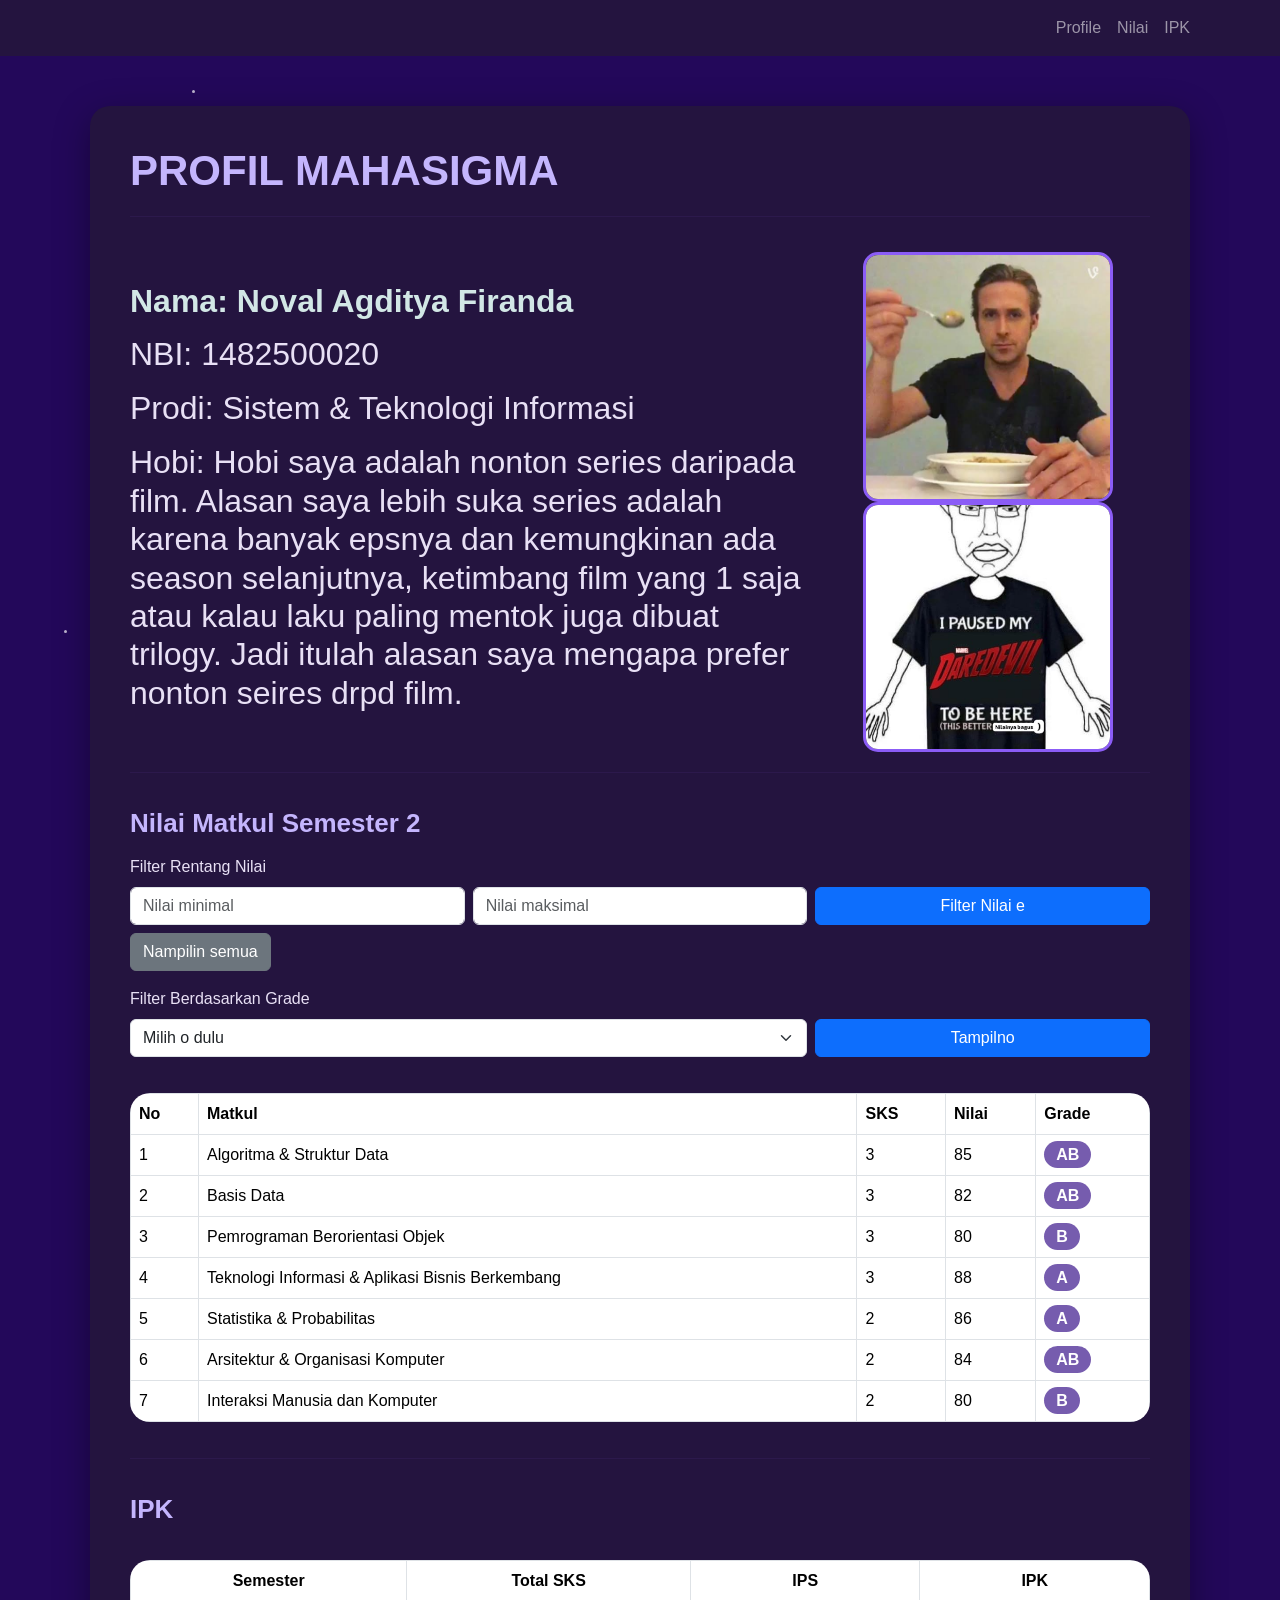
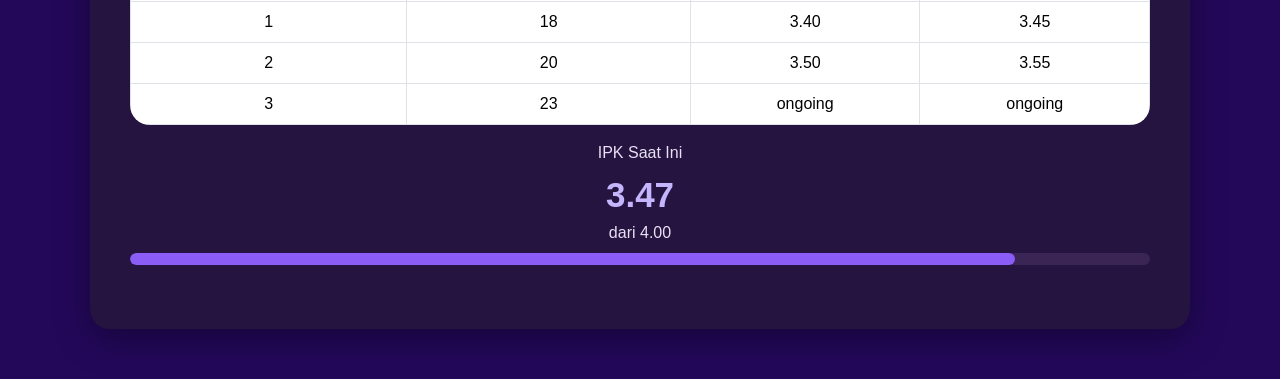
==== index.html @ a96828f2 "Fix GitHub Pages structure" ====
<!DOCTYPE html>
<html lang="id">

<head>

    <meta charset="UTF-8">

    <meta name="viewport" content="width=device-width, initial-scale=1.0">

    <title>Ini Halaman Web</title>

    <link href="https://cdn.jsdelivr.net/npm/bootstrap@5.3.3/dist/css/bootstrap.min.css" rel="stylesheet">

    <link rel="stylesheet" href="style.css">

</head>

<body>

    <div class="stars">
        <span class="star star-1"></span>
        <span class="star star-2"></span>
        <span class="star star-3"></span>
        <span class="star star-4"></span>
        <span class="star star-5"></span>
        <span class="star star-6"></span>
        <span class="star star-7"></span>
        <span class="star star-8"></span>
        <span class="star star-9"></span>
        <span class="star star-10"></span>
        <span class="star star-11"></span>
        <span class="star star-12"></span>
        <span class="star star-13"></span>
        <span class="star star-14"></span>
    </div>

    <nav class="navbar navbar-expand-lg navbar-dark">

        <div class="container">

            <button class="navbar-toggler" type="button" data-bs-toggle="collapse" data-bs-target="#navbarMenu">

                <span class="navbar-toggler-icon"></span>

            </button>

            <div class="collapse navbar-collapse" id="navbarMenu">

                <ul class="navbar-nav ms-auto">

                    <li class="nav-item">
                        <a class="nav-link" href="#profile">
                            Profile
                        </a>
                    </li>

                    <li class="nav-item">
                        <a class="nav-link" href="#nilai">
                            Nilai
                        </a>
                    </li>

                    <li class="nav-item">
                        <a class="nav-link" href="#ipk">
                            IPK
                        </a>
                    </li>

                </ul>

            </div>

        </div>

    </nav>

    <div class="container">

        <div class="main-box">

            <section id="profile"></section>

            <h1 class="main-title">
                PROFIL MAHASIGMA
            </h1>

            <hr class="line">

            </section>

            <div class="row align-items-center reveal">

                <div class="col-md-8">

                    <p class="nama">
                        Nama: Noval Agditya Firanda
                    </p>

                    <p class="data-text">
                    <h2>NBI: 1482500020</h2>
                    </p>

                    <p class="data-text">
                    <h2>Prodi: Sistem & Teknologi Informasi</h2>
                    </p>

                    <p class="data-text">
                    <h2>Hobi: Hobi saya adalah nonton series daripada film. Alasan saya lebih suka series adalah karena
                        banyak epsnya
                        dan kemungkinan ada season selanjutnya, ketimbang film yang 1 saja atau kalau laku paling mentok
                        juga dibuat
                        trilogy. Jadi itulah alasan saya mengapa prefer nonton seires drpd film.
                    </h2>
                    </p>

                </div>

                <div class="col-md-4 text-center">

                    <img src="foto1.jpg" alt="Foto Noval" class="foto-profil">

                    <img src="foto2.jpeg" alt="Foto Noval" class="foto-profil">

                </div>

            </div>

            <hr class="line">

            <h2 id="nilai" class="section-title">Nilai Matkul Semester 2</h2>

            <div class="mb-3">
                <label class="form-label">Filter Rentang Nilai</label>

                <div class="row g-2">
                    <div class="col-md-4">
                        <input type="number" id="nilaiMin" class="form-control" placeholder="Nilai minimal">
                    </div>

                    <div class="col-md-4">
                        <input type="number" id="nilaiMax" class="form-control" placeholder="Nilai maksimal">
                    </div>

                    <div class="col-md-4">
                        <button id="btnFilter" class="btn btn-primary w-100">
                            Filter Nilai e
                        </button>
                    </div>
                </div>

                <button id="btnSemua" class="btn btn-secondary mt-2">
                    Nampilin semua
                </button>

                <p id="pesanFilter" class="mt-2"></p>
            </div>

            <div class="mb-3">
                <label class="form-label">Filter Berdasarkan Grade</label>

                <div class="row g-2">
                    <div class="col-md-8">
                        <select id="filterGrade" class="form-select">
                            <option value="">Milih o dulu</option>
                            <option value="A">A</option>
                            <option value="AB">AB</option>
                            <option value="B">B</option>
                        </select>
                    </div>

                    <div class="col-md-4">
                        <button id="btnGrade" class="btn btn-primary w-100">
                            Tampilno
                        </button>
                    </div>
                </div>

                <p id="pesanGrade" class="mt-2"></p>
            </div>

            <div class="table-responsive reveal">

                <table id="tabelNilai" class="table table-bordered table-hover">

                    <thead>

                        <tr>
                            <th>No</th>
                            <th>Matkul</th>
                            <th>SKS</th>
                            <th>Nilai</th>
                            <th>Grade</th>
                        </tr>

                    </thead>

                    <tbody>

                        <tr>
                            <td>1</td>
                            <td>Algritma & Struktur Data</td>
                            <td>3</td>
                            <td>85</td>
                            <td>
                                <span class="grade">AB</span>
                            </td>
                        </tr>

                        <tr>
                            <td>2</td>
                            <td>Basis Data</td>
                            <td>3</td>
                            <td>82</td>
                            <td>
                                <span class="grade">AB</span>
                            </td>
                        </tr>

                        <tr>
                            <td>3</td>
                            <td>Pemrograman Beriontasi Objek</td>
                            <td>3</td>
                            <td>80</td>
                            <td>
                                <span class="grade">B</span>
                            </td>
                        </tr>

                        <tr>
                            <td>4</td>
                            <td>Teknologi Informasi & Apk Bisnis Berkembanng</td>
                            <td>3</td>
                            <td>88</td>
                            <td>
                                <span class="grade">A</span>
                            </td>
                        </tr>

                        <tr>
                            <td>5</td>
                            <td>Stastistika & Probabilitas</td>
                            <td>2</td>
                            <td>86</td>
                            <td>
                                <span class="grade">A</span>
                            </td>
                        </tr>

                        <tr>
                            <td>6</td>
                            <td>Arsitektur & Organisasi Komputer</td>
                            <td>2</td>
                            <td>84</td>
                            <td>
                                <span class="grade">AB</span>
                            </td>
                        </tr>

                        <tr>
                            <td>7</td>
                            <td>Interaksi Manusia dan Komputer</td>
                            <td>2</td>
                            <td>80</td>
                            <td>
                                <span class="grade">B</span>
                            </td>
                        </tr>

                    </tbody>

                </table>

            </div>

            <hr class="line">

            <h2 id="ipk" class="section-title">IPK</h2>

            <div class="table-responsive reveal">

                <table class="table table-bordered table-hover text-center">

                    <thead>

                        <tr>
                            <th>Semester</th>
                            <th>Total SKS</th>
                            <th>IPS</th>
                            <th>IPK</th>
                        </tr>

                    </thead>

                    <tbody>

                        <tr>
                            <td>1</td>
                            <td>18</td>
                            <td>3.40</td>
                            <td>3.45</td>
                        </tr>

                        <tr>
                            <td>2</td>
                            <td>20</td>
                            <td>3.50</td>
                            <td>3.55</td>
                        </tr>

                        <tr>
                            <td>3</td>
                            <td>23</td>
                            <td>ongoing</td>
                            <td>ongoing</td>
                        </tr>

                    </tbody>

                </table>

            </div>

            <div class="text-center mb-4 reveal">
                <p class="mb-1">IPK Saat Ini</p>
                <div class="ipk-number">3.47</div>
                <p class="mb-2">dari 4.00</p>

                <div class="progress">
                    <div class="progress-bar" role="progressbar"></div>
                </div>

            </div>

        </div>

    </div>

    <script src="https://cdn.jsdelivr.net/npm/bootstrap@5.3.3/dist/js/bootstrap.bundle.min.js"></script>

    <script>
        const reveals = document.querySelectorAll('.reveal');

        const observer = new IntersectionObserver((entries) => {
            entries.forEach(entry => {
                if (entry.isIntersecting) {
                    entry.target.classList.add('show');
                }
            });
        }, {
            threshold: 0.15
        });

        reveals.forEach(reveal => {
            observer.observe(reveal);
        });
    </script>

    <script src="script.js" defer></script>

</body>

</html>
---- style.css ----
:root {
    --dark-purple: #23085a;
    --white: #fefafa;
    --white: #dcdce7;
    --white: #f0ecf9;
    --white: #d2e7e6;
    --text: #e8e0f5;
    --purple: #8b5cf6;
    --purple-card: #24143f;
    --light-purple: #c4b5fd;
}

body {
    margin: 0;
    background-color: var(--dark-purple);
    color: var(--text);
    font-family: Arial, sans-serif;
}

.main-box {
    max-width: 1100px;
    margin: 50px auto;
    background-color: var(--purple-card);
    padding: 40px;
    border-radius: 20px;
    box-shadow: 0 10px 35px rgba(0, 0, 0, 0.35);
    position: relative;
    z-index: 1;
}

.main-title {
    color: var(--light-purple);
    font-size: 42px;
    font-weight: bold;
    margin-bottom: 20px;
}

.line {
    border-color: #452973;
    margin: 20px 0 35px;
}

.section-title {
    color: var(--light-purple);
    font-size: 26px;
    font-weight: bold;
    margin-bottom: 15px;
}

.nama {
    color: var(--white);
    font-size: 32px;
    font-weight: bold;
    margin-bottom: 10px;
}

.data-text {
    color: var(--text);
    font-size: 18px;
    margin-bottom: 8px;
}

.foto-profil {
    width: 250px;
    height: 250px;
    object-fit: cover;
    border-radius: 15px;
    border: 3px solid var(--purple);
}

.table {
    margin-top: 20px;
    border-radius: 20px;
    overflow: hidden;
}

.table thead {
    background-color: #6f42c1;
    color: white;
}

.table tbody {
    color: var(--text);
}

.table tbody tr {
    background-color: #927abb;
}

.table tbody tr:hover {
    background-color: #795ea8;
}

.grade {
    color: white;
    background-color: #765cae;
    padding: 5px 12px;
    border-radius: 15px;
    font-weight: bold;
}

.ipk-box {
    background-color: #7054a1;
    padding: 25px;
    border-radius: 15px;
}

.ipk-number {
    color: var(--light-purple);
    font-size: 35px;
    font-weight: bold;
}

@media (max-width: 768px) {

    .main-box {
        margin: 20px;
        padding: 25px;
    }

    .main-title {
        font-size: 32px;
    }

    .nama {
        font-size: 27px;
    }

    .foto-profil {
        width: 200px;
        height: 240px;
        margin-top: 25px;
    }

}

.progress {
    height: 12px;
    background-color: #3a2555;
    border-radius: 20px;
}

.progress-bar {
    background-color: var(--purple);
    border-radius: 20px;
    width: 86.75%;
}

.reveal {
    opacity: 0;
    transform: translateY(50px);
    transition: all 0.8s ease;
}

.reveal.show {
    opacity: 1;
    transform: translateY(0);
}

.stars {
    position: fixed;
    top: 0;
    left: 0;
    width: 100%;
    height: 100%;
    pointer-events: none;
    z-index: 0;
    overflow: hidden;
}

.star {
    position: absolute;
    width: 3px;
    height: 3px;
    background: white;
    border-radius: 50%;
    opacity: 0.7;
    animation: twinkle 3s infinite ease-in-out,
        floatStar 8s infinite ease-in-out;
}

@keyframes twinkle {

    0%,
    100% {
        opacity: 0.2;
        transform: scale(1);
    }

    50% {
        opacity: 1;
        transform: scale(1.5);
    }
}

@keyframes floatStar {

    0%,
    100% {
        margin-top: 0;
        margin-left: 0;
    }

    50% {
        margin-top: -15px;
        margin-left: 10px;
    }
}

.navbar {
    background-color: #24143f;
}

.star-1 {
    top: 10%;
    left: 15%;
    animation-delay: 0s;
}

.star-2 {
    top: 20%;
    left: 35%;
    animation-delay: 1s;
}

.star-3 {
    top: 15%;
    left: 70%;
    animation-delay: 2s;
}

.star-4 {
    top: 30%;
    left: 85%;
    animation-delay: 0.5s;
}

.star-5 {
    top: 45%;
    left: 10%;
    animation-delay: 1.5s;
}

.star-6 {
    top: 50%;
    left: 50%;
    animation-delay: 2.5s;
}

.star-7 {
    top: 65%;
    left: 75%;
    animation-delay: 1s;
}

.star-8 {
    top: 75%;
    left: 25%;
    animation-delay: 0.3s;
}

.star-9 {
    top: 85%;
    left: 60%;
    animation-delay: 1.8s;
}

.star-10 {
    top: 90%;
    left: 90%;
    animation-delay: 2.2s;
}

.star-11 {
    top: 40%;
    left: 40%;
    animation-delay: 0.8s;
}

.star-12 {
    top: 70%;
    left: 5%;
    animation-delay: 1.2s;
}

.star-13 {
    top: 35%;
    left: 60%;
    animation-delay: 2.7s;
}

.star-14 {
    top: 80%;
    left: 80%;
    animation-delay: 1.4s;
}
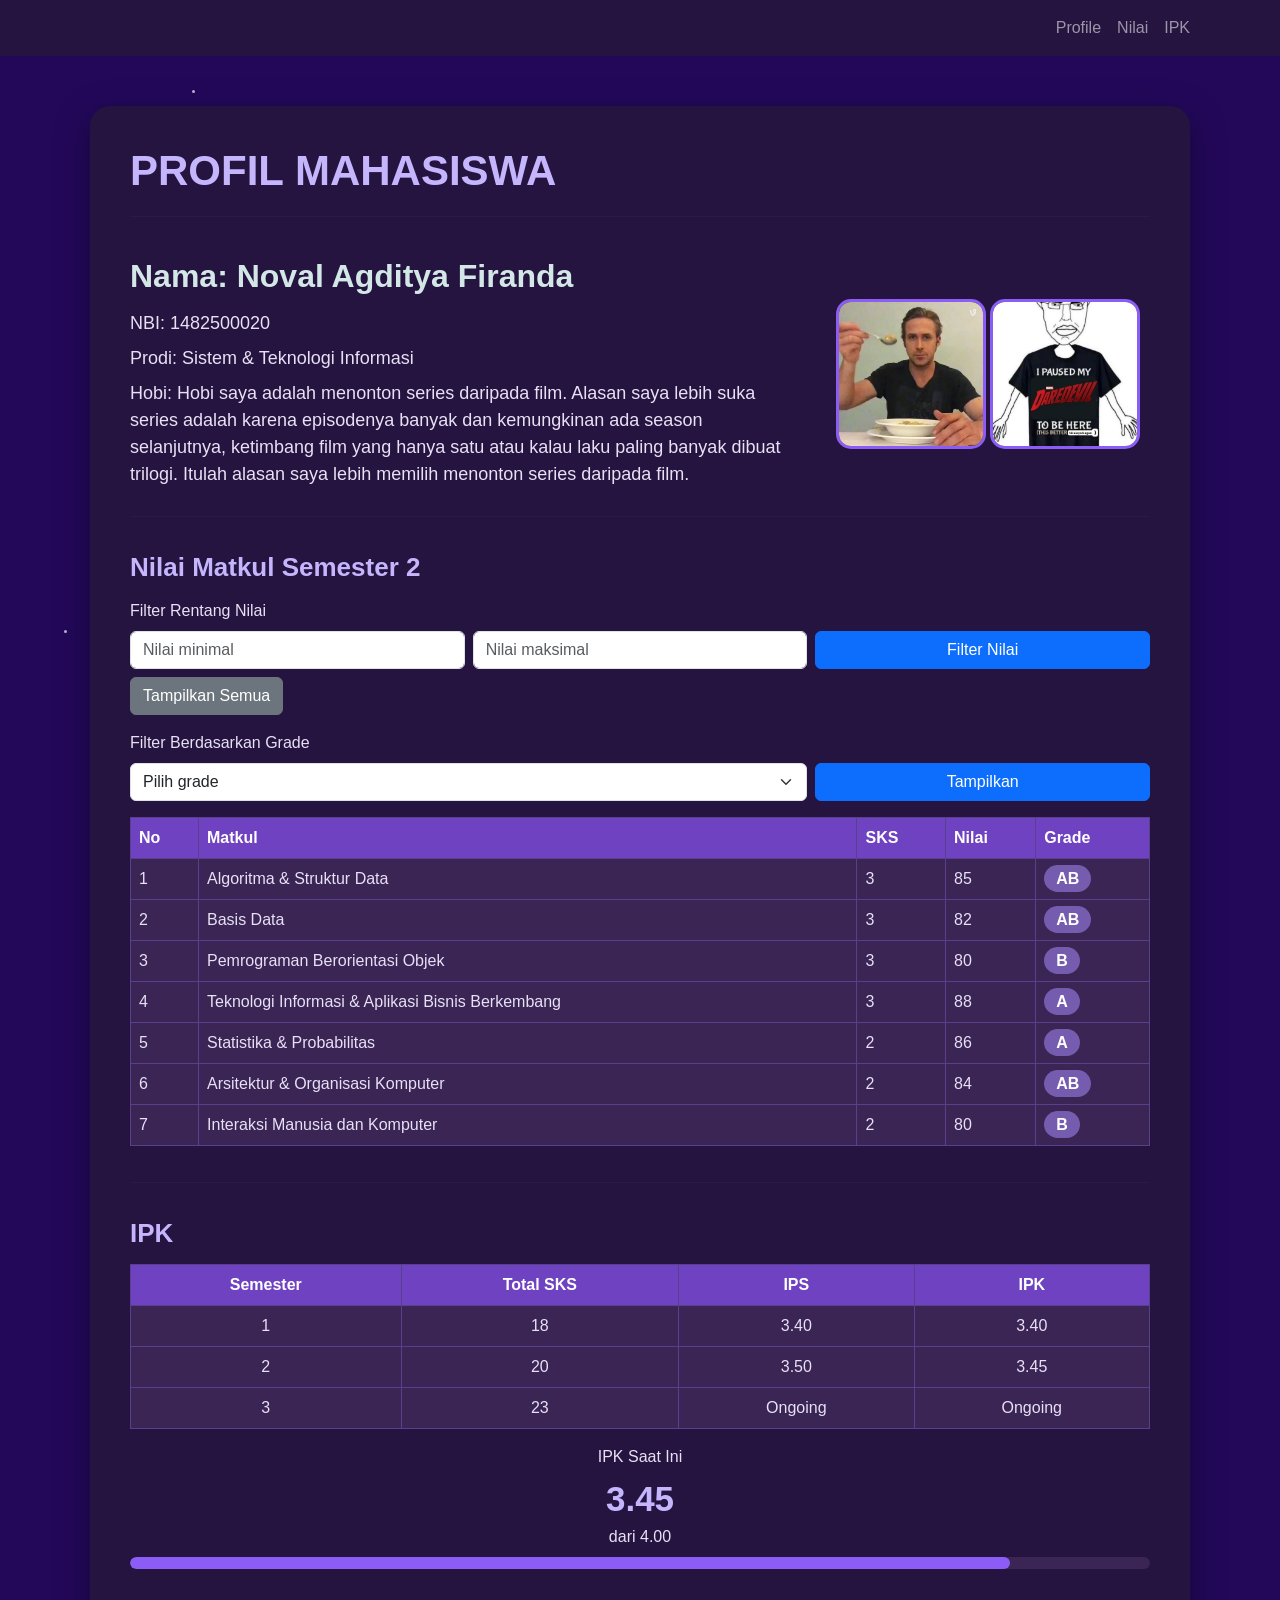
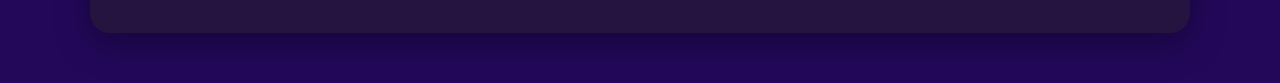
==== commit e74604a2: "Perbaikan DOM, event, dan tambah jQuery" ====
--- a/index.html
+++ b/index.html
@@ -2,21 +2,17 @@
 <html lang="id">
 
 <head>
-
     <meta charset="UTF-8">
-
     <meta name="viewport" content="width=device-width, initial-scale=1.0">
-
-    <title>Ini Halaman Web</title>
+    <title>Profil Mahasiswa - Noval Agditya Firanda</title>
 
     <link href="https://cdn.jsdelivr.net/npm/bootstrap@5.3.3/dist/css/bootstrap.min.css" rel="stylesheet">
-
     <link rel="stylesheet" href="style.css">
-
 </head>
 
 <body>
 
+    <!-- Efek bintang latar belakang -->
     <div class="stars">
         <span class="star star-1"></span>
         <span class="star star-2"></span>
@@ -34,101 +30,68 @@
         <span class="star star-14"></span>
     </div>
 
+    <!-- Navbar -->
     <nav class="navbar navbar-expand-lg navbar-dark">
-
         <div class="container">
-
             <button class="navbar-toggler" type="button" data-bs-toggle="collapse" data-bs-target="#navbarMenu">
-
                 <span class="navbar-toggler-icon"></span>
-
             </button>
 
             <div class="collapse navbar-collapse" id="navbarMenu">
-
                 <ul class="navbar-nav ms-auto">
-
                     <li class="nav-item">
-                        <a class="nav-link" href="#profile">
-                            Profile
-                        </a>
+                        <a class="nav-link" href="#profile">Profile</a>
                     </li>
-
                     <li class="nav-item">
-                        <a class="nav-link" href="#nilai">
-                            Nilai
-                        </a>
+                        <a class="nav-link" href="#nilai">Nilai</a>
                     </li>
-
                     <li class="nav-item">
-                        <a class="nav-link" href="#ipk">
-                            IPK
-                        </a>
+                        <a class="nav-link" href="#ipk">IPK</a>
                     </li>
-
                 </ul>
-
-            </div>
-
+            </div>
         </div>
-
     </nav>
 
     <div class="container">
-
         <div class="main-box">
 
-            <section id="profile"></section>
-
-            <h1 class="main-title">
-                PROFIL MAHASIGMA
-            </h1>
+            <!-- Bagian profil -->
+            <section id="profile">
+
+                <h1 class="main-title">PROFIL MAHASISWA</h1>
+
+                <hr class="line">
+
+                <div class="row align-items-center reveal">
+
+                    <div class="col-md-8">
+                        <p class="nama">Nama: Noval Agditya Firanda</p>
+                        <p class="data-text">NBI: 1482500020</p>
+                        <p class="data-text">Prodi: Sistem &amp; Teknologi Informasi</p>
+                        <p class="data-text">
+                            Hobi: Hobi saya adalah menonton series daripada film. Alasan saya lebih suka series
+                            adalah karena episodenya banyak dan kemungkinan ada season selanjutnya, ketimbang film
+                            yang hanya satu atau kalau laku paling banyak dibuat trilogi. Itulah alasan saya lebih
+                            memilih menonton series daripada film.
+                        </p>
+                    </div>
+
+                    <div class="col-md-4 text-center">
+                        <img src="foto1.jpg" alt="Foto 1 Noval" class="foto-profil">
+                        <img src="foto2.jpeg" alt="Foto 2 Noval" class="foto-profil">
+                    </div>
+
+                </div>
+
+            </section>
 
             <hr class="line">
 
-            </section>
-
-            <div class="row align-items-center reveal">
-
-                <div class="col-md-8">
-
-                    <p class="nama">
-                        Nama: Noval Agditya Firanda
-                    </p>
-
-                    <p class="data-text">
-                    <h2>NBI: 1482500020</h2>
-                    </p>
-
-                    <p class="data-text">
-                    <h2>Prodi: Sistem & Teknologi Informasi</h2>
-                    </p>
-
-                    <p class="data-text">
-                    <h2>Hobi: Hobi saya adalah nonton series daripada film. Alasan saya lebih suka series adalah karena
-                        banyak epsnya
-                        dan kemungkinan ada season selanjutnya, ketimbang film yang 1 saja atau kalau laku paling mentok
-                        juga dibuat
-                        trilogy. Jadi itulah alasan saya mengapa prefer nonton seires drpd film.
-                    </h2>
-                    </p>
-
-                </div>
-
-                <div class="col-md-4 text-center">
-
-                    <img src="foto1.jpg" alt="Foto Noval" class="foto-profil">
-
-                    <img src="foto2.jpeg" alt="Foto Noval" class="foto-profil">
-
-                </div>
-
-            </div>
-
-            <hr class="line">
-
+            <!-- Bagian nilai -->
             <h2 id="nilai" class="section-title">Nilai Matkul Semester 2</h2>
 
+            <!-- Filter rentang nilai -->
             <div class="mb-3">
                 <label class="form-label">Filter Rentang Nilai</label>
 
@@ -142,26 +105,23 @@
                     </div>
 
                     <div class="col-md-4">
-                        <button id="btnFilter" class="btn btn-primary w-100">
-                            Filter Nilai e
-                        </button>
-                    </div>
-                </div>
-
-                <button id="btnSemua" class="btn btn-secondary mt-2">
-                    Nampilin semua
-                </button>
+                        <button id="btnFilter" class="btn btn-primary w-100">Filter Nilai</button>
+                    </div>
+                </div>
+
+                <button id="btnSemua" class="btn btn-secondary mt-2">Tampilkan Semua</button>
 
                 <p id="pesanFilter" class="mt-2"></p>
             </div>
 
+            <!-- Filter grade -->
             <div class="mb-3">
                 <label class="form-label">Filter Berdasarkan Grade</label>
 
                 <div class="row g-2">
                     <div class="col-md-8">
                         <select id="filterGrade" class="form-select">
-                            <option value="">Milih o dulu</option>
+                            <option value="">Pilih grade</option>
                             <option value="A">A</option>
                             <option value="AB">AB</option>
                             <option value="B">B</option>
@@ -169,21 +129,17 @@
                     </div>
 
                     <div class="col-md-4">
-                        <button id="btnGrade" class="btn btn-primary w-100">
-                            Tampilno
-                        </button>
+                        <button id="btnGrade" class="btn btn-primary w-100">Tampilkan</button>
                     </div>
                 </div>
 
                 <p id="pesanGrade" class="mt-2"></p>
             </div>
 
+            <!-- Tabel nilai (isinya diisi oleh script.js dari array dataNilai) -->
             <div class="table-responsive reveal">
-
                 <table id="tabelNilai" class="table table-bordered table-hover">
-
                     <thead>
-
                         <tr>
                             <th>No</th>
                             <th>Matkul</th>
@@ -191,170 +147,67 @@
                             <th>Nilai</th>
                             <th>Grade</th>
                         </tr>
-
                     </thead>
-
-                    <tbody>
-
-                        <tr>
-                            <td>1</td>
-                            <td>Algritma & Struktur Data</td>
-                            <td>3</td>
-                            <td>85</td>
-                            <td>
-                                <span class="grade">AB</span>
-                            </td>
-                        </tr>
-
-                        <tr>
-                            <td>2</td>
-                            <td>Basis Data</td>
-                            <td>3</td>
-                            <td>82</td>
-                            <td>
-                                <span class="grade">AB</span>
-                            </td>
-                        </tr>
-
-                        <tr>
-                            <td>3</td>
-                            <td>Pemrograman Beriontasi Objek</td>
-                            <td>3</td>
-                            <td>80</td>
-                            <td>
-                                <span class="grade">B</span>
-                            </td>
-                        </tr>
-
-                        <tr>
-                            <td>4</td>
-                            <td>Teknologi Informasi & Apk Bisnis Berkembanng</td>
-                            <td>3</td>
-                            <td>88</td>
-                            <td>
-                                <span class="grade">A</span>
-                            </td>
-                        </tr>
-
-                        <tr>
-                            <td>5</td>
-                            <td>Stastistika & Probabilitas</td>
-                            <td>2</td>
-                            <td>86</td>
-                            <td>
-                                <span class="grade">A</span>
-                            </td>
-                        </tr>
-
-                        <tr>
-                            <td>6</td>
-                            <td>Arsitektur & Organisasi Komputer</td>
-                            <td>2</td>
-                            <td>84</td>
-                            <td>
-                                <span class="grade">AB</span>
-                            </td>
-                        </tr>
-
-                        <tr>
-                            <td>7</td>
-                            <td>Interaksi Manusia dan Komputer</td>
-                            <td>2</td>
-                            <td>80</td>
-                            <td>
-                                <span class="grade">B</span>
-                            </td>
-                        </tr>
-
-                    </tbody>
-
+                    <tbody></tbody>
                 </table>
-
             </div>
 
             <hr class="line">
 
+            <!-- Bagian IPK -->
             <h2 id="ipk" class="section-title">IPK</h2>
 
             <div class="table-responsive reveal">
-
                 <table class="table table-bordered table-hover text-center">
-
                     <thead>
-
                         <tr>
                             <th>Semester</th>
                             <th>Total SKS</th>
                             <th>IPS</th>
                             <th>IPK</th>
                         </tr>
-
                     </thead>
-
                     <tbody>
-
                         <tr>
                             <td>1</td>
                             <td>18</td>
                             <td>3.40</td>
-                            <td>3.45</td>
-                        </tr>
-
+                            <td>3.40</td>
+                        </tr>
                         <tr>
                             <td>2</td>
                             <td>20</td>
                             <td>3.50</td>
-                            <td>3.55</td>
-                        </tr>
-
+                            <td>3.45</td>
+                        </tr>
                         <tr>
                             <td>3</td>
                             <td>23</td>
-                            <td>ongoing</td>
-                            <td>ongoing</td>
-                        </tr>
-
+                            <td>Ongoing</td>
+                            <td>Ongoing</td>
+                        </tr>
                     </tbody>
-
                 </table>
-
             </div>
 
             <div class="text-center mb-4 reveal">
                 <p class="mb-1">IPK Saat Ini</p>
-                <div class="ipk-number">3.47</div>
+                <div class="ipk-number">3.45</div>
                 <p class="mb-2">dari 4.00</p>
 
+                <!-- Lebar bar = IPK / 4 x 100% -->
                 <div class="progress">
-                    <div class="progress-bar" role="progressbar"></div>
-                </div>
-
+                    <div class="progress-bar" role="progressbar" style="width: 86.25%" aria-valuenow="86.25"
+                        aria-valuemin="0" aria-valuemax="100"></div>
+                </div>
             </div>
 
         </div>
-
     </div>
 
+    <!-- Urutan penting: Bootstrap, jQuery, lalu script.js -->
     <script src="https://cdn.jsdelivr.net/npm/bootstrap@5.3.3/dist/js/bootstrap.bundle.min.js"></script>
-
-    <script>
-        const reveals = document.querySelectorAll('.reveal');
-
-        const observer = new IntersectionObserver((entries) => {
-            entries.forEach(entry => {
-                if (entry.isIntersecting) {
-                    entry.target.classList.add('show');
-                }
-            });
-        }, {
-            threshold: 0.15
-        });
-
-        reveals.forEach(reveal => {
-            observer.observe(reveal);
-        });
-    </script>
-
+    <script src="https://code.jquery.com/jquery-3.7.1.min.js"></script>
     <script src="script.js" defer></script>
 
 </body>
--- a/style.css
+++ b/style.css
@@ -1,8 +1,6 @@
+/* Warna utama */
 :root {
     --dark-purple: #23085a;
-    --white: #fefafa;
-    --white: #dcdce7;
-    --white: #f0ecf9;
     --white: #d2e7e6;
     --text: #e8e0f5;
     --purple: #8b5cf6;
@@ -10,6 +8,7 @@
     --light-purple: #c4b5fd;
 }
 
+/* Pengaturan dasar halaman */
 body {
     margin: 0;
     background-color: var(--dark-purple);
@@ -17,6 +16,7 @@
     font-family: Arial, sans-serif;
 }
 
+/* Kotak utama konten */
 .main-box {
     max-width: 1100px;
     margin: 50px auto;
@@ -28,6 +28,7 @@
     z-index: 1;
 }
 
+/* Judul utama */
 .main-title {
     color: var(--light-purple);
     font-size: 42px;
@@ -35,11 +36,13 @@
     margin-bottom: 20px;
 }
 
+/* Garis pemisah antar bagian */
 .line {
     border-color: #452973;
     margin: 20px 0 35px;
 }
 
+/* Judul tiap bagian */
 .section-title {
     color: var(--light-purple);
     font-size: 26px;
@@ -47,6 +50,7 @@
     margin-bottom: 15px;
 }
 
+/* Teks nama */
 .nama {
     color: var(--white);
     font-size: 32px;
@@ -54,43 +58,38 @@
     margin-bottom: 10px;
 }
 
+/* Teks data profil (NBI, prodi, hobi) */
 .data-text {
     color: var(--text);
     font-size: 18px;
     margin-bottom: 8px;
 }
 
+/* Foto profil */
 .foto-profil {
-    width: 250px;
-    height: 250px;
+    width: 150px;
+    height: 150px;
     object-fit: cover;
     border-radius: 15px;
     border: 3px solid var(--purple);
 }
 
+/* Warna tabel (menimpa variabel bawaan Bootstrap) */
 .table {
-    margin-top: 20px;
-    border-radius: 20px;
-    overflow: hidden;
-}
-
-.table thead {
+    --bs-table-bg: #3a2555;
+    --bs-table-color: var(--text);
+    --bs-table-hover-bg: #4d3278;
+    --bs-table-hover-color: #ffffff;
+    --bs-table-border-color: #5b3f8f;
+}
+
+/* Header tabel */
+.table thead th {
     background-color: #6f42c1;
     color: white;
 }
 
-.table tbody {
-    color: var(--text);
-}
-
-.table tbody tr {
-    background-color: #927abb;
-}
-
-.table tbody tr:hover {
-    background-color: #795ea8;
-}
-
+/* Label grade */
 .grade {
     color: white;
     background-color: #765cae;
@@ -99,18 +98,14 @@
     font-weight: bold;
 }
 
-.ipk-box {
-    background-color: #7054a1;
-    padding: 25px;
-    border-radius: 15px;
-}
-
+/* Angka IPK */
 .ipk-number {
     color: var(--light-purple);
     font-size: 35px;
     font-weight: bold;
 }
 
+/* Tampilan untuk layar kecil (HP/tablet) */
 @media (max-width: 768px) {
 
     .main-box {
@@ -134,6 +129,7 @@
 
 }
 
+/* Progress bar IPK (lebarnya diatur di HTML) */
 .progress {
     height: 12px;
     background-color: #3a2555;
@@ -143,9 +139,9 @@
 .progress-bar {
     background-color: var(--purple);
     border-radius: 20px;
-    width: 86.75%;
-}
-
+}
+
+/* Animasi muncul saat di-scroll */
 .reveal {
     opacity: 0;
     transform: translateY(50px);
@@ -157,6 +153,7 @@
     transform: translateY(0);
 }
 
+/* Wadah bintang latar belakang */
 .stars {
     position: fixed;
     top: 0;
@@ -168,6 +165,7 @@
     overflow: hidden;
 }
 
+/* Bentuk dasar bintang */
 .star {
     position: absolute;
     width: 3px;
@@ -179,6 +177,7 @@
         floatStar 8s infinite ease-in-out;
 }
 
+/* Animasi bintang berkedip */
 @keyframes twinkle {
 
     0%,
@@ -193,6 +192,7 @@
     }
 }
 
+/* Animasi bintang melayang */
 @keyframes floatStar {
 
     0%,
@@ -207,10 +207,12 @@
     }
 }
 
+/* Warna navbar */
 .navbar {
     background-color: #24143f;
 }
 
+/* Posisi dan jeda animasi tiap bintang */
 .star-1 {
     top: 10%;
     left: 15%;
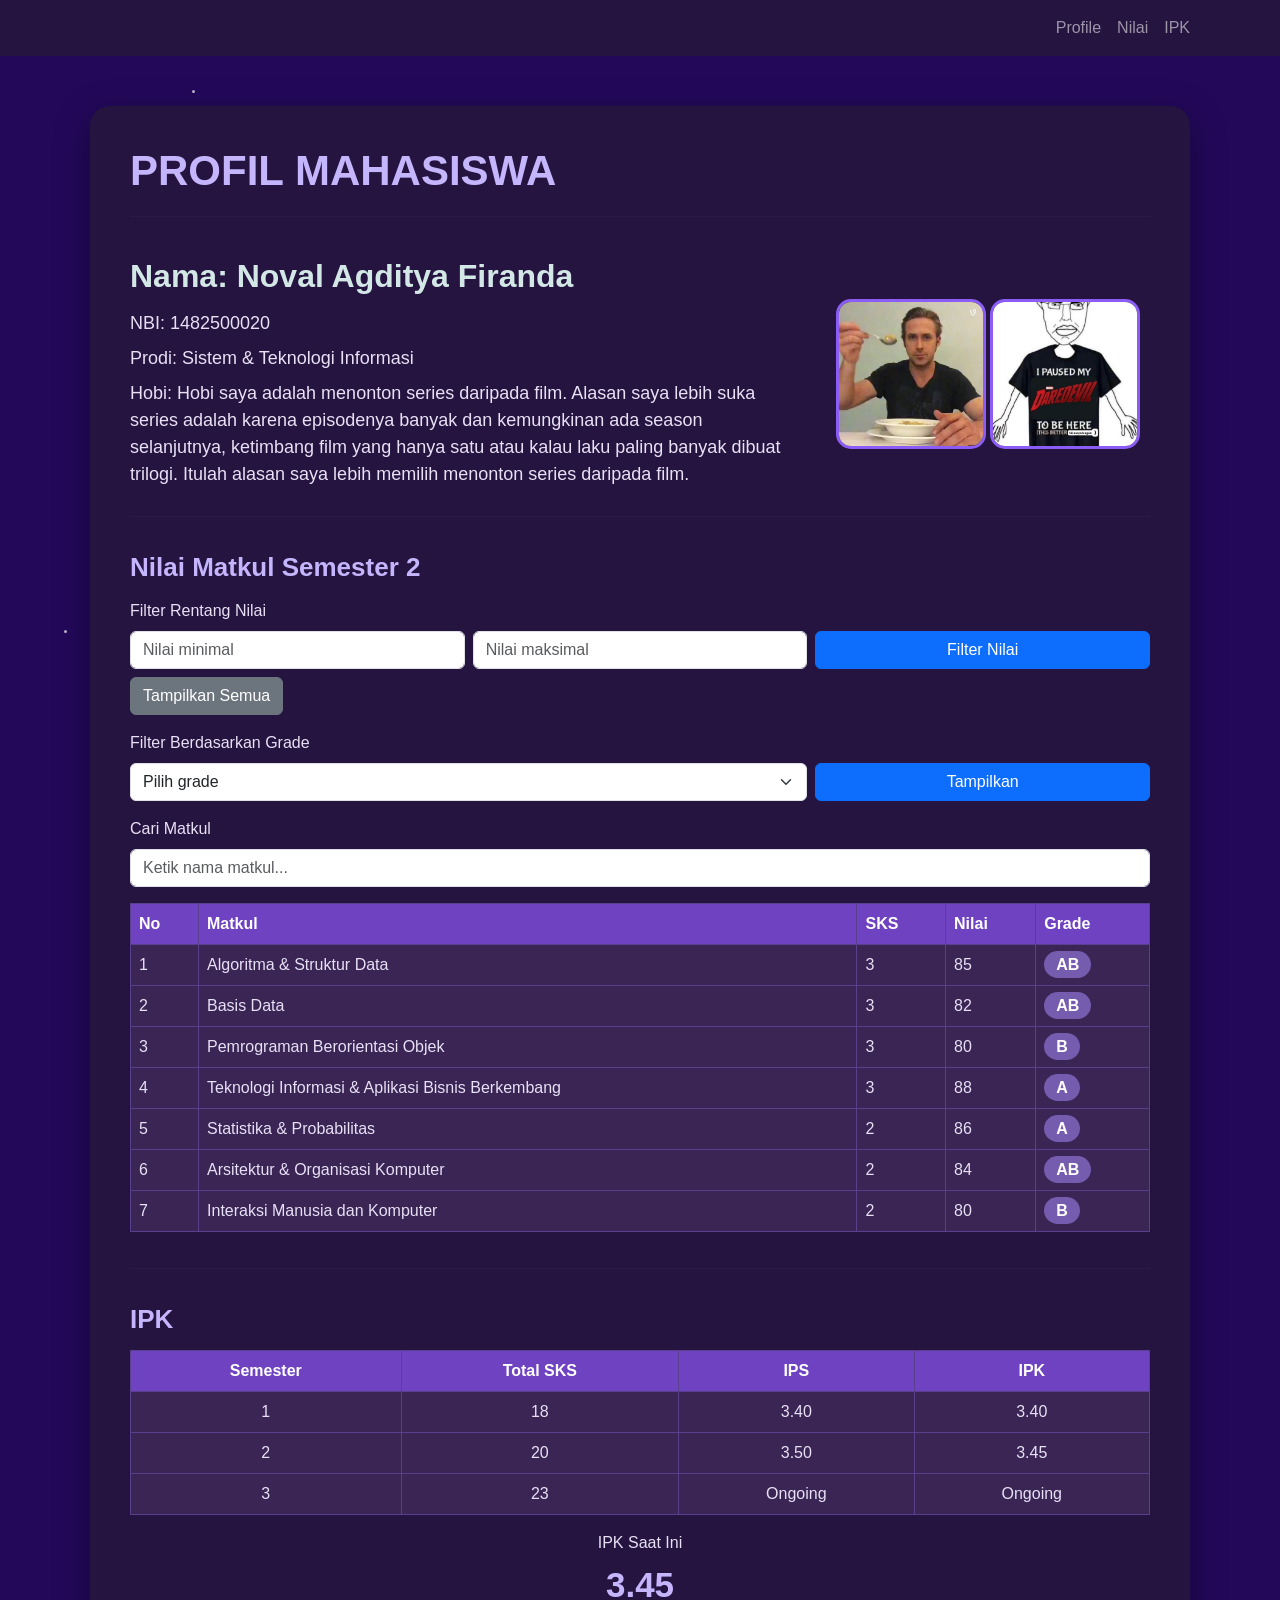
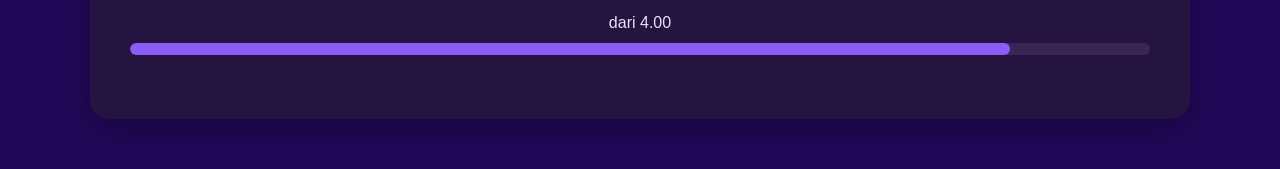
==== commit 078099cf: "Tambah jQuery, pencarian matkul, dan komentar kode" ====
--- a/index.html
+++ b/index.html
@@ -136,6 +136,12 @@
                 <p id="pesanGrade" class="mt-2"></p>
             </div>
 
+            <!-- Pencarian matkul -->
+            <div class="mb-3">
+                <label class="form-label">Cari Matkul</label>
+                <input type="text" id="cariMatkul" class="form-control" placeholder="Ketik nama matkul...">
+            </div>
+
             <!-- Tabel nilai (isinya diisi oleh script.js dari array dataNilai) -->
             <div class="table-responsive reveal">
                 <table id="tabelNilai" class="table table-bordered table-hover">
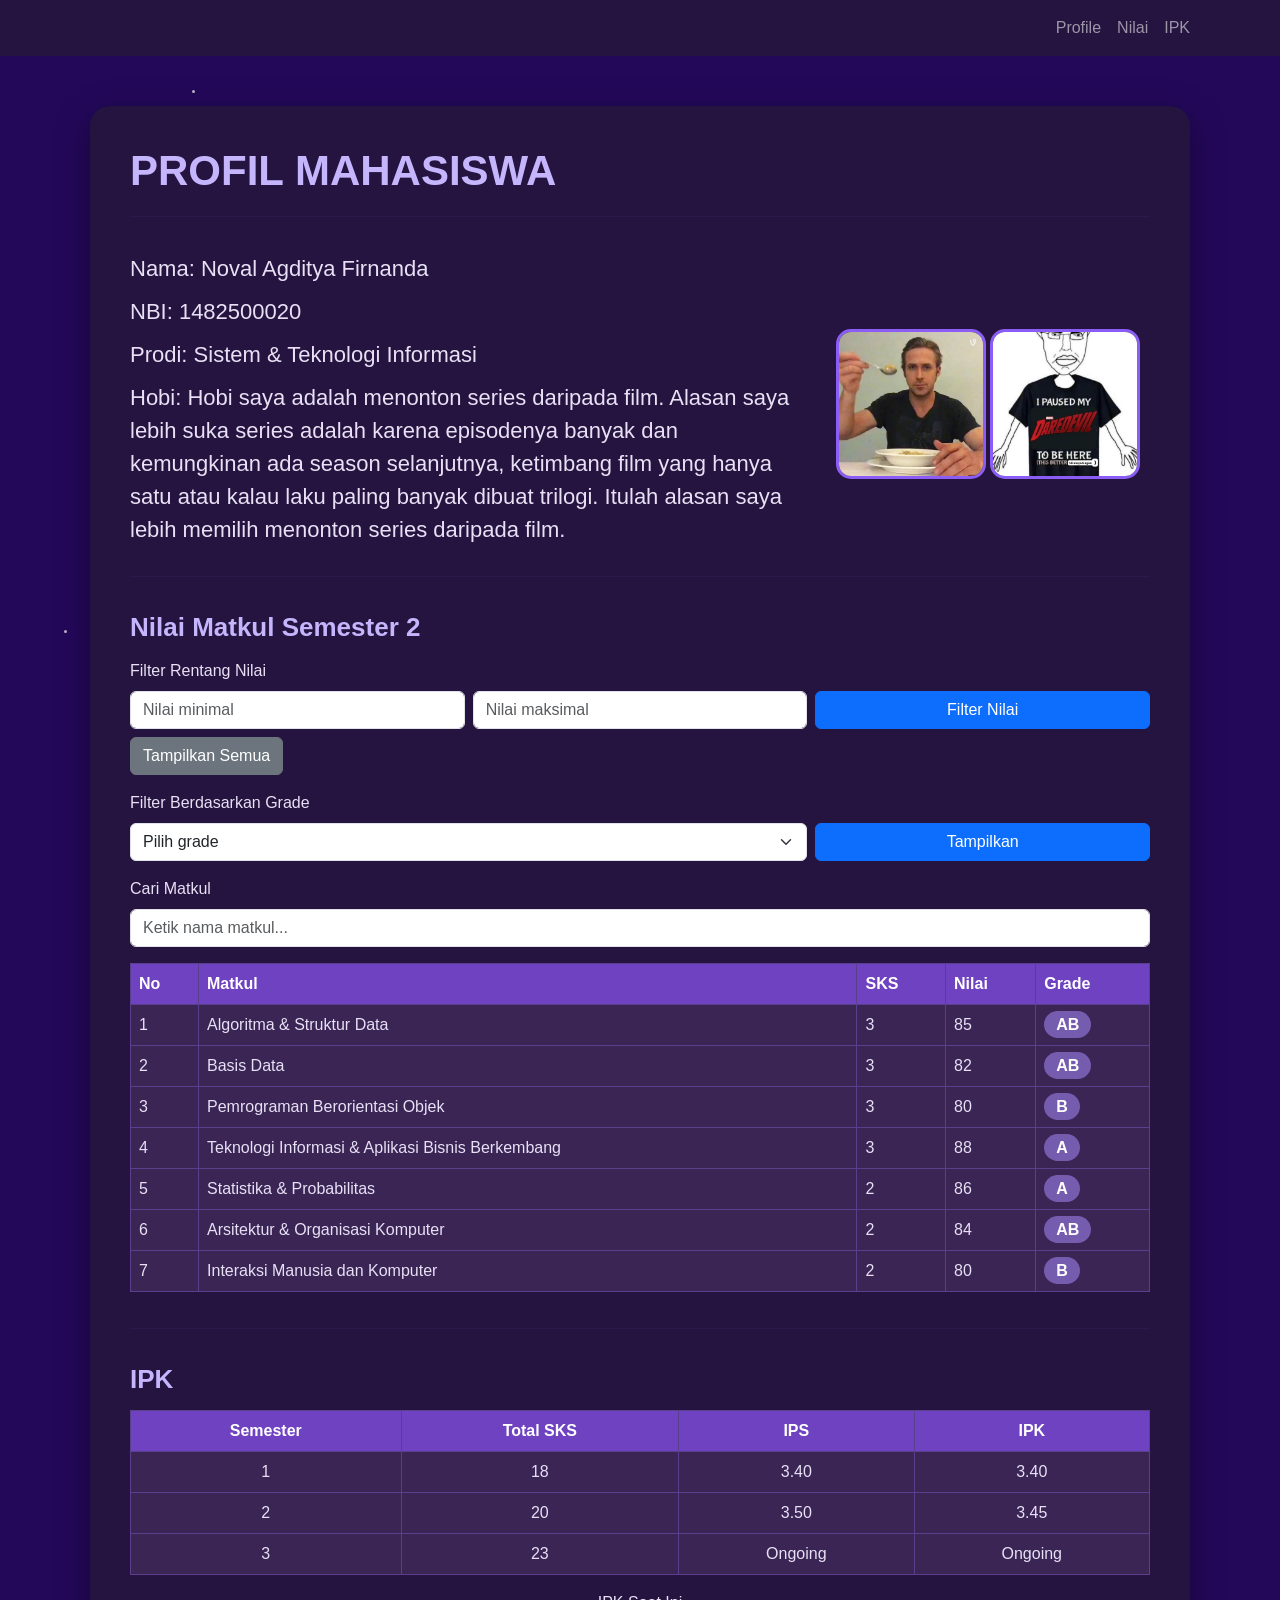
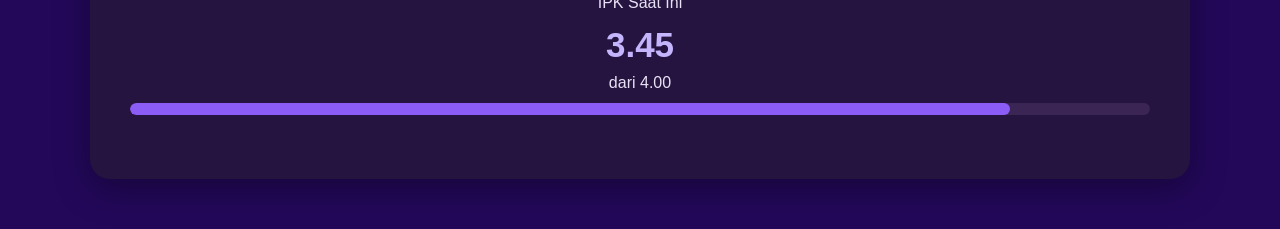
==== commit a3ff61a1: "typo nama & mengubah ukuran nama" ====
--- a/index.html
+++ b/index.html
@@ -4,7 +4,7 @@
 <head>
     <meta charset="UTF-8">
     <meta name="viewport" content="width=device-width, initial-scale=1.0">
-    <title>Profil Mahasiswa - Noval Agditya Firanda</title>
+    <title>Profil Mahasiswa - Noval Agditya Firnanda</title>
 
     <link href="https://cdn.jsdelivr.net/npm/bootstrap@5.3.3/dist/css/bootstrap.min.css" rel="stylesheet">
     <link rel="stylesheet" href="style.css">
@@ -66,7 +66,7 @@
                 <div class="row align-items-center reveal">
 
                     <div class="col-md-8">
-                        <p class="nama">Nama: Noval Agditya Firanda</p>
+                        <p class="nama">Nama: Noval Agditya Firnanda</p>
                         <p class="data-text">NBI: 1482500020</p>
                         <p class="data-text">Prodi: Sistem &amp; Teknologi Informasi</p>
                         <p class="data-text">
--- a/style.css
+++ b/style.css
@@ -50,19 +50,13 @@
     margin-bottom: 15px;
 }
 
-/* Teks nama */
-.nama {
-    color: var(--white);
-    font-size: 32px;
-    font-weight: bold;
-    margin-bottom: 10px;
-}
-
-/* Teks data profil (NBI, prodi, hobi) */
+/* Teks profil (nama, NBI, prodi, hobi) dibuat sama semua */
+.nama,
 .data-text {
     color: var(--text);
-    font-size: 18px;
-    margin-bottom: 8px;
+    font-size: 22px;
+    font-weight: normal;
+    margin-bottom: 10px;
 }
 
 /* Foto profil */
@@ -115,10 +109,6 @@
 
     .main-title {
         font-size: 32px;
-    }
-
-    .nama {
-        font-size: 27px;
     }
 
     .foto-profil {
